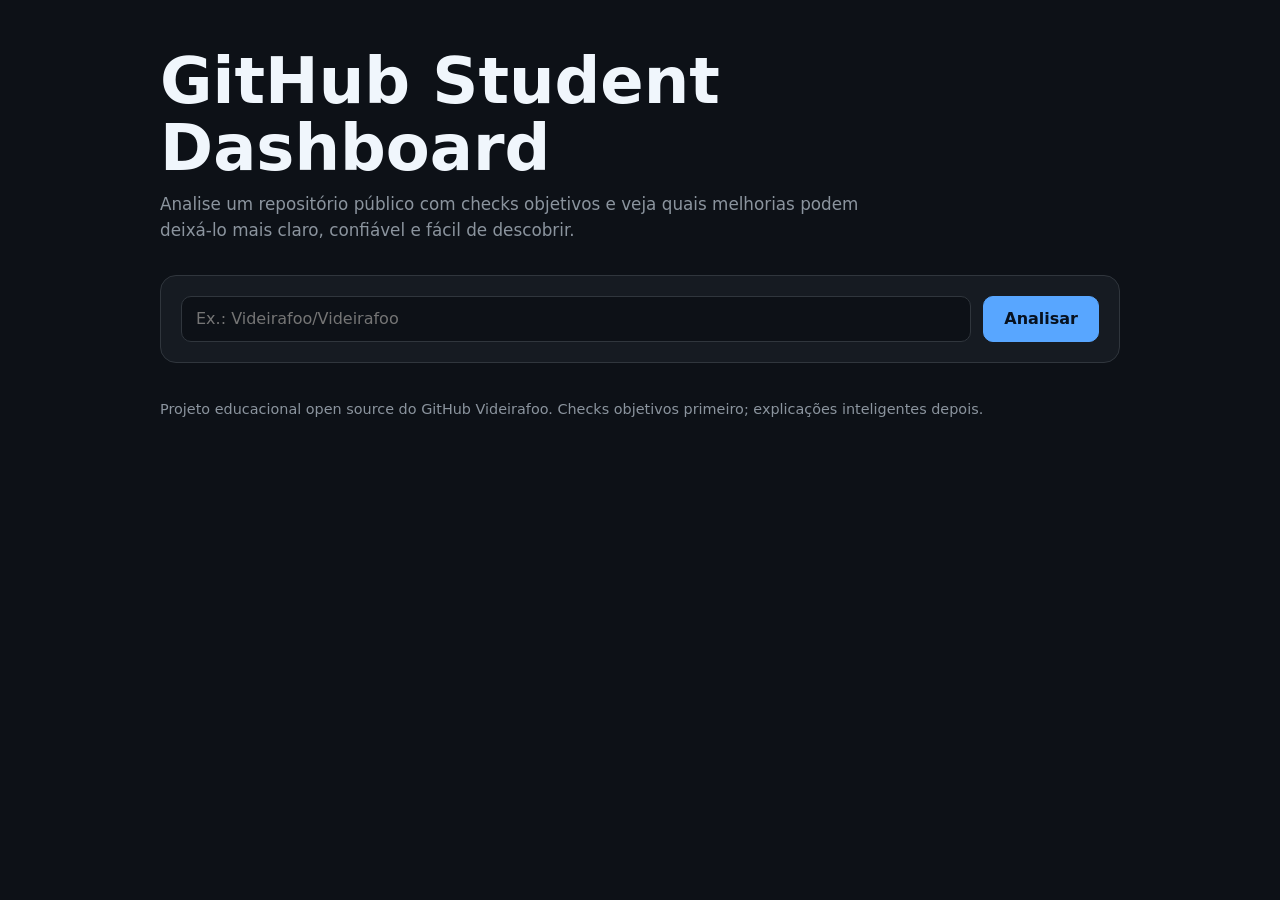
==== projetos/github_student_dashboard/templates/index.html @ f8688b32 "feat: cria interface web inicial do student dashboard" ====
<!DOCTYPE html>
<html lang="pt-BR">
<head>
  <meta charset="UTF-8">
  <meta name="viewport" content="width=device-width, initial-scale=1.0">
  <title>GitHub Student Dashboard</title>
  <style>
    :root {
      color-scheme: light dark;
      --bg: #0d1117;
      --panel: #161b22;
      --border: #30363d;
      --text: #f0f6fc;
      --muted: #8b949e;
      --accent: #58a6ff;
      --success: #3fb950;
      --warning: #d29922;
      --danger: #f85149;
    }

    * { box-sizing: border-box; }

    body {
      margin: 0;
      font-family: Inter, system-ui, -apple-system, BlinkMacSystemFont, "Segoe UI", sans-serif;
      background: var(--bg);
      color: var(--text);
      line-height: 1.5;
    }

    main {
      width: min(960px, calc(100% - 32px));
      margin: 0 auto;
      padding: 48px 0 80px;
    }

    .hero {
      margin-bottom: 32px;
    }

    h1 {
      margin: 0 0 10px;
      font-size: clamp(2rem, 6vw, 4rem);
      line-height: 1.05;
    }

    .subtitle {
      margin: 0;
      max-width: 720px;
      color: var(--muted);
      font-size: 1.05rem;
    }

    .panel {
      background: var(--panel);
      border: 1px solid var(--border);
      border-radius: 16px;
      padding: 20px;
      margin-top: 20px;
    }

    form {
      display: grid;
      grid-template-columns: 1fr auto;
      gap: 12px;
    }

    input, button {
      min-height: 46px;
      border-radius: 10px;
      border: 1px solid var(--border);
      font: inherit;
    }

    input {
      width: 100%;
      padding: 0 14px;
      background: var(--bg);
      color: var(--text);
    }

    button {
      padding: 0 20px;
      cursor: pointer;
      border-color: var(--accent);
      background: var(--accent);
      color: #07111f;
      font-weight: 700;
    }

    button:disabled {
      opacity: .65;
      cursor: wait;
    }

    .score {
      display: flex;
      align-items: baseline;
      gap: 8px;
      margin: 0 0 18px;
    }

    .score strong {
      font-size: 3rem;
    }

    .grid {
      display: grid;
      grid-template-columns: repeat(auto-fit, minmax(190px, 1fr));
      gap: 12px;
    }

    .check {
      border: 1px solid var(--border);
      border-radius: 12px;
      padding: 14px;
    }

    .ok { border-color: color-mix(in srgb, var(--success) 60%, var(--border)); }
    .missing { border-color: color-mix(in srgb, var(--danger) 60%, var(--border)); }

    .label {
      color: var(--muted);
      font-size: .9rem;
    }

    .value {
      font-weight: 700;
      margin-top: 4px;
    }

    ul {
      padding-left: 20px;
    }

    .error {
      color: var(--danger);
      font-weight: 600;
    }

    .hidden { display: none; }

    footer {
      margin-top: 36px;
      color: var(--muted);
      font-size: .9rem;
    }

    @media (max-width: 640px) {
      form { grid-template-columns: 1fr; }
      button { width: 100%; }
    }
  </style>
</head>
<body>
  <main>
    <section class="hero">
      <h1>GitHub Student Dashboard</h1>
      <p class="subtitle">
        Analise um repositório público com checks objetivos e veja quais melhorias podem deixá-lo mais claro, confiável e fácil de descobrir.
      </p>
    </section>

    <section class="panel">
      <form id="form">
        <input
          id="repo"
          name="repo"
          type="text"
          autocomplete="off"
          placeholder="Ex.: Videirafoo/Videirafoo"
          aria-label="Repositório no formato usuário/repositório"
          required
        >
        <button id="submit" type="submit">Analisar</button>
      </form>
      <p id="error" class="error hidden" role="alert"></p>
    </section>

    <section id="resultado" class="panel hidden" aria-live="polite">
      <div class="score">
        <strong id="score">0</strong>
        <span>/100</span>
      </div>

      <p id="repoNome"></p>

      <h2>Checks</h2>
      <div id="checks" class="grid"></div>

      <h2>Próximas melhorias</h2>
      <ul id="recomendacoes"></ul>
    </section>

    <footer>
      Projeto educacional open source do GitHub Videirafoo. Checks objetivos primeiro; explicações inteligentes depois.
    </footer>
  </main>

  <script>
    const form = document.querySelector('#form');
    const repoInput = document.querySelector('#repo');
    const submit = document.querySelector('#submit');
    const error = document.querySelector('#error');
    const resultado = document.querySelector('#resultado');
    const score = document.querySelector('#score');
    const repoNome = document.querySelector('#repoNome');
    const checks = document.querySelector('#checks');
    const recomendacoes = document.querySelector('#recomendacoes');

    const nomes = {
      readme: 'README',
      descricao: 'Descrição',
      licenca: 'Licença',
      gitignore: '.gitignore',
      topics: 'Topics',
      ci: 'CI',
      testes: 'Testes',
      dependencias: 'Dependências'
    };

    form.addEventListener('submit', async (event) => {
      event.preventDefault();

      const repo = repoInput.value.trim();
      if (!repo) return;

      submit.disabled = true;
      submit.textContent = 'Analisando...';
      error.classList.add('hidden');
      resultado.classList.add('hidden');

      try {
        const response = await fetch(`/api/analisar?repo=${encodeURIComponent(repo)}`);
        const data = await response.json();

        if (!response.ok) {
          throw new Error(data.erro || 'Não foi possível analisar o repositório.');
        }

        score.textContent = data.score;
        repoNome.textContent = data.repositorio;
        checks.innerHTML = '';
        recomendacoes.innerHTML = '';

        Object.entries(data.checks).forEach(([nome, passou]) => {
          const item = document.createElement('div');
          item.className = `check ${passou ? 'ok' : 'missing'}`;
          item.innerHTML = `
            <div class="label">${nomes[nome] || nome}</div>
            <div class="value">${passou ? 'OK' : 'Falta'}</div>
          `;
          checks.appendChild(item);
        });

        if (data.recomendacoes.length === 0) {
          const item = document.createElement('li');
          item.textContent = 'Nenhuma ausência encontrada nos checks atuais.';
          recomendacoes.appendChild(item);
        } else {
          data.recomendacoes.forEach((recomendacao) => {
            const item = document.createElement('li');
            item.textContent = `[${recomendacao.prioridade}] ${recomendacao.acao}`;
            recomendacoes.appendChild(item);
          });
        }

        resultado.classList.remove('hidden');
      } catch (erroAtual) {
        error.textContent = erroAtual.message;
        error.classList.remove('hidden');
      } finally {
        submit.disabled = false;
        submit.textContent = 'Analisar';
      }
    });
  </script>
</body>
</html>
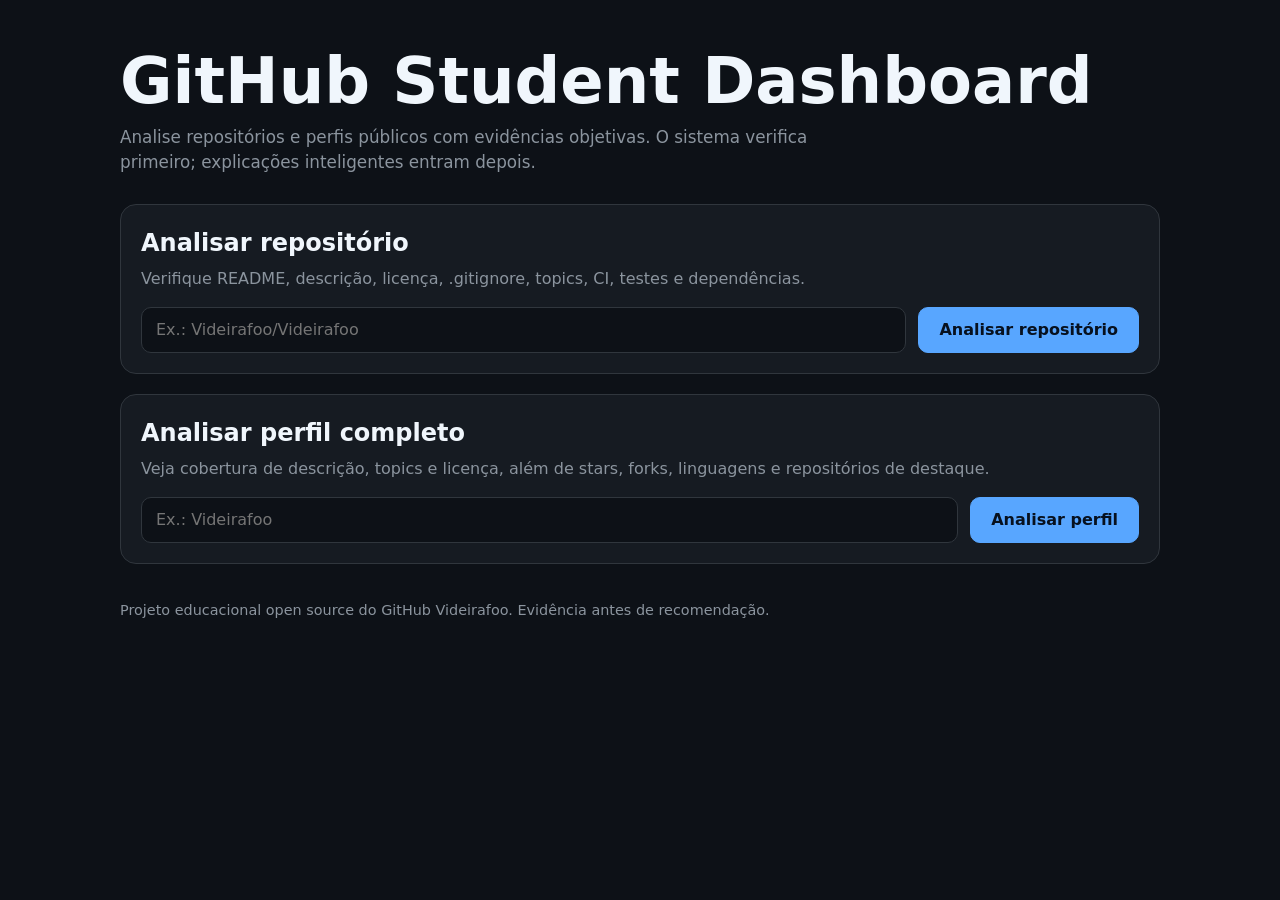
==== commit 0d77b133: "feat: adiciona interface de analise de perfil" ====
--- a/projetos/github_student_dashboard/templates/index.html
+++ b/projetos/github_student_dashboard/templates/index.html
@@ -14,7 +14,6 @@
       --muted: #8b949e;
       --accent: #58a6ff;
       --success: #3fb950;
-      --warning: #d29922;
       --danger: #f85149;
     }
 
@@ -29,14 +28,12 @@
     }
 
     main {
-      width: min(960px, calc(100% - 32px));
+      width: min(1040px, calc(100% - 32px));
       margin: 0 auto;
       padding: 48px 0 80px;
     }
 
-    .hero {
-      margin-bottom: 32px;
-    }
+    .hero { margin-bottom: 28px; }
 
     h1 {
       margin: 0 0 10px;
@@ -46,7 +43,7 @@
 
     .subtitle {
       margin: 0;
-      max-width: 720px;
+      max-width: 760px;
       color: var(--muted);
       font-size: 1.05rem;
     }
@@ -58,6 +55,9 @@
       padding: 20px;
       margin-top: 20px;
     }
+
+    .mode-title { margin: 0 0 6px; }
+    .mode-copy { margin: 0 0 16px; color: var(--muted); }
 
     form {
       display: grid;
@@ -88,10 +88,7 @@
       font-weight: 700;
     }
 
-    button:disabled {
-      opacity: .65;
-      cursor: wait;
-    }
+    button:disabled { opacity: .65; cursor: wait; }
 
     .score {
       display: flex;
@@ -100,9 +97,7 @@
       margin: 0 0 18px;
     }
 
-    .score strong {
-      font-size: 3rem;
-    }
+    .score strong { font-size: 3rem; }
 
     .grid {
       display: grid;
@@ -110,7 +105,7 @@
       gap: 12px;
     }
 
-    .check {
+    .check, .metric, .repo-card {
       border: 1px solid var(--border);
       border-radius: 12px;
       padding: 14px;
@@ -119,25 +114,15 @@
     .ok { border-color: color-mix(in srgb, var(--success) 60%, var(--border)); }
     .missing { border-color: color-mix(in srgb, var(--danger) 60%, var(--border)); }
 
-    .label {
-      color: var(--muted);
-      font-size: .9rem;
-    }
-
-    .value {
-      font-weight: 700;
-      margin-top: 4px;
-    }
-
-    ul {
-      padding-left: 20px;
-    }
-
-    .error {
-      color: var(--danger);
-      font-weight: 600;
-    }
-
+    .label { color: var(--muted); font-size: .9rem; }
+    .value { font-weight: 700; margin-top: 4px; }
+    .metric strong { display: block; font-size: 1.7rem; margin-top: 4px; }
+    .repo-card a { color: var(--accent); font-weight: 700; text-decoration: none; }
+    .repo-card p { color: var(--muted); margin-bottom: 0; }
+
+    ul { padding-left: 20px; }
+
+    .error { color: var(--danger); font-weight: 600; }
     .hidden { display: none; }
 
     footer {
@@ -157,12 +142,14 @@
     <section class="hero">
       <h1>GitHub Student Dashboard</h1>
       <p class="subtitle">
-        Analise um repositório público com checks objetivos e veja quais melhorias podem deixá-lo mais claro, confiável e fácil de descobrir.
+        Analise repositórios e perfis públicos com evidências objetivas. O sistema verifica primeiro; explicações inteligentes entram depois.
       </p>
     </section>
 
     <section class="panel">
-      <form id="form">
+      <h2 class="mode-title">Analisar repositório</h2>
+      <p class="mode-copy">Verifique README, descrição, licença, .gitignore, topics, CI, testes e dependências.</p>
+      <form id="repoForm">
         <input
           id="repo"
           name="repo"
@@ -172,41 +159,88 @@
           aria-label="Repositório no formato usuário/repositório"
           required
         >
-        <button id="submit" type="submit">Analisar</button>
+        <button id="repoSubmit" type="submit">Analisar repositório</button>
       </form>
-      <p id="error" class="error hidden" role="alert"></p>
-    </section>
-
-    <section id="resultado" class="panel hidden" aria-live="polite">
+      <p id="repoError" class="error hidden" role="alert"></p>
+    </section>
+
+    <section id="repoResultado" class="panel hidden" aria-live="polite">
       <div class="score">
         <strong id="score">0</strong>
         <span>/100</span>
       </div>
-
       <p id="repoNome"></p>
-
       <h2>Checks</h2>
       <div id="checks" class="grid"></div>
-
       <h2>Próximas melhorias</h2>
       <ul id="recomendacoes"></ul>
     </section>
 
+    <section class="panel">
+      <h2 class="mode-title">Analisar perfil completo</h2>
+      <p class="mode-copy">Veja cobertura de descrição, topics e licença, além de stars, forks, linguagens e repositórios de destaque.</p>
+      <form id="perfilForm">
+        <input
+          id="usuario"
+          name="usuario"
+          type="text"
+          autocomplete="off"
+          placeholder="Ex.: Videirafoo"
+          aria-label="Usuário do GitHub"
+          required
+        >
+        <button id="perfilSubmit" type="submit">Analisar perfil</button>
+      </form>
+      <p id="perfilError" class="error hidden" role="alert"></p>
+    </section>
+
+    <section id="perfilResultado" class="panel hidden" aria-live="polite">
+      <h2 id="perfilTitulo">Perfil</h2>
+      <p id="perfilResumo" class="mode-copy"></p>
+
+      <div id="perfilMetricas" class="grid"></div>
+
+      <h2>Cobertura dos repositórios</h2>
+      <div id="cobertura" class="grid"></div>
+
+      <h2>Linguagens principais</h2>
+      <ul id="linguagens"></ul>
+
+      <h2>Repositórios de destaque</h2>
+      <div id="reposDestaque" class="grid"></div>
+
+      <h2>Lacunas objetivas</h2>
+      <ul id="lacunas"></ul>
+    </section>
+
     <footer>
-      Projeto educacional open source do GitHub Videirafoo. Checks objetivos primeiro; explicações inteligentes depois.
+      Projeto educacional open source do GitHub Videirafoo. Evidência antes de recomendação.
     </footer>
   </main>
 
   <script>
-    const form = document.querySelector('#form');
+    const repoForm = document.querySelector('#repoForm');
     const repoInput = document.querySelector('#repo');
-    const submit = document.querySelector('#submit');
-    const error = document.querySelector('#error');
-    const resultado = document.querySelector('#resultado');
+    const repoSubmit = document.querySelector('#repoSubmit');
+    const repoError = document.querySelector('#repoError');
+    const repoResultado = document.querySelector('#repoResultado');
     const score = document.querySelector('#score');
     const repoNome = document.querySelector('#repoNome');
     const checks = document.querySelector('#checks');
     const recomendacoes = document.querySelector('#recomendacoes');
+
+    const perfilForm = document.querySelector('#perfilForm');
+    const usuarioInput = document.querySelector('#usuario');
+    const perfilSubmit = document.querySelector('#perfilSubmit');
+    const perfilError = document.querySelector('#perfilError');
+    const perfilResultado = document.querySelector('#perfilResultado');
+    const perfilTitulo = document.querySelector('#perfilTitulo');
+    const perfilResumo = document.querySelector('#perfilResumo');
+    const perfilMetricas = document.querySelector('#perfilMetricas');
+    const cobertura = document.querySelector('#cobertura');
+    const linguagens = document.querySelector('#linguagens');
+    const reposDestaque = document.querySelector('#reposDestaque');
+    const lacunas = document.querySelector('#lacunas');
 
     const nomes = {
       readme: 'README',
@@ -219,24 +253,29 @@
       dependencias: 'Dependências'
     };
 
-    form.addEventListener('submit', async (event) => {
+    const nomesLacunas = {
+      nome_publico: 'Nome público não preenchido no perfil.',
+      bio: 'Bio pública não preenchida.',
+      repositorio_perfil: 'Repositório especial de perfil não encontrado.',
+      descricoes_repositorios: 'Há repositórios sem descrição.',
+      topics_repositorios: 'Há repositórios sem topics.',
+      licencas_repositorios: 'Há repositórios sem licença declarada.'
+    };
+
+    repoForm.addEventListener('submit', async (event) => {
       event.preventDefault();
-
       const repo = repoInput.value.trim();
       if (!repo) return;
 
-      submit.disabled = true;
-      submit.textContent = 'Analisando...';
-      error.classList.add('hidden');
-      resultado.classList.add('hidden');
+      repoSubmit.disabled = true;
+      repoSubmit.textContent = 'Analisando...';
+      repoError.classList.add('hidden');
+      repoResultado.classList.add('hidden');
 
       try {
         const response = await fetch(`/api/analisar?repo=${encodeURIComponent(repo)}`);
         const data = await response.json();
-
-        if (!response.ok) {
-          throw new Error(data.erro || 'Não foi possível analisar o repositório.');
-        }
+        if (!response.ok) throw new Error(data.erro || 'Não foi possível analisar o repositório.');
 
         score.textContent = data.score;
         repoNome.textContent = data.repositorio;
@@ -246,10 +285,7 @@
         Object.entries(data.checks).forEach(([nome, passou]) => {
           const item = document.createElement('div');
           item.className = `check ${passou ? 'ok' : 'missing'}`;
-          item.innerHTML = `
-            <div class="label">${nomes[nome] || nome}</div>
-            <div class="value">${passou ? 'OK' : 'Falta'}</div>
-          `;
+          item.innerHTML = `<div class="label">${nomes[nome] || nome}</div><div class="value">${passou ? 'OK' : 'Falta'}</div>`;
           checks.appendChild(item);
         });
 
@@ -265,13 +301,86 @@
           });
         }
 
-        resultado.classList.remove('hidden');
+        repoResultado.classList.remove('hidden');
       } catch (erroAtual) {
-        error.textContent = erroAtual.message;
-        error.classList.remove('hidden');
+        repoError.textContent = erroAtual.message;
+        repoError.classList.remove('hidden');
       } finally {
-        submit.disabled = false;
-        submit.textContent = 'Analisar';
+        repoSubmit.disabled = false;
+        repoSubmit.textContent = 'Analisar repositório';
+      }
+    });
+
+    perfilForm.addEventListener('submit', async (event) => {
+      event.preventDefault();
+      const usuario = usuarioInput.value.trim();
+      if (!usuario) return;
+
+      perfilSubmit.disabled = true;
+      perfilSubmit.textContent = 'Analisando...';
+      perfilError.classList.add('hidden');
+      perfilResultado.classList.add('hidden');
+
+      try {
+        const response = await fetch(`/api/perfil?usuario=${encodeURIComponent(usuario)}`);
+        const data = await response.json();
+        if (!response.ok) throw new Error(data.erro || 'Não foi possível analisar o perfil.');
+
+        perfilTitulo.textContent = `Perfil: ${data.usuario}`;
+        perfilResumo.textContent = `${data.repositorios_analisados} repositórios próprios analisados. Sem nota arbitrária: apenas evidências públicas.`;
+
+        perfilMetricas.innerHTML = `
+          <div class="metric"><div class="label">Seguidores</div><strong>${data.seguidores}</strong></div>
+          <div class="metric"><div class="label">Stars recebidos</div><strong>${data.engajamento.stars_recebidos}</strong></div>
+          <div class="metric"><div class="label">Forks recebidos</div><strong>${data.engajamento.forks_recebidos}</strong></div>
+          <div class="metric"><div class="label">Repositório de perfil</div><strong>${data.repositorio_perfil_existe ? 'OK' : 'Falta'}</strong></div>
+        `;
+
+        cobertura.innerHTML = '';
+        Object.entries(data.cobertura).forEach(([nome, valor]) => {
+          const item = document.createElement('div');
+          item.className = 'metric';
+          item.innerHTML = `<div class="label">${nome}</div><strong>${valor.percentual}%</strong><div>${valor.quantidade}/${data.repositorios_analisados} repositórios</div>`;
+          cobertura.appendChild(item);
+        });
+
+        linguagens.innerHTML = '';
+        if (data.linguagens_principais.length === 0) {
+          linguagens.innerHTML = '<li>Nenhuma linguagem principal informada pela API.</li>';
+        } else {
+          data.linguagens_principais.forEach((item) => {
+            const li = document.createElement('li');
+            li.textContent = `${item.linguagem}: ${item.repositorios} repositório(s)`;
+            linguagens.appendChild(li);
+          });
+        }
+
+        reposDestaque.innerHTML = '';
+        data.repositorios_destaque.forEach((repo) => {
+          const item = document.createElement('div');
+          item.className = 'repo-card';
+          item.innerHTML = `<a href="${repo.url}" target="_blank" rel="noreferrer">${repo.nome}</a><div>★ ${repo.stars} · Forks ${repo.forks}</div><p>${repo.descricao || 'Sem descrição.'}</p>`;
+          reposDestaque.appendChild(item);
+        });
+
+        lacunas.innerHTML = '';
+        if (data.lacunas_objetivas.length === 0) {
+          lacunas.innerHTML = '<li>Nenhuma lacuna objetiva encontrada nos indicadores atuais.</li>';
+        } else {
+          data.lacunas_objetivas.forEach((nome) => {
+            const li = document.createElement('li');
+            li.textContent = nomesLacunas[nome] || nome;
+            lacunas.appendChild(li);
+          });
+        }
+
+        perfilResultado.classList.remove('hidden');
+      } catch (erroAtual) {
+        perfilError.textContent = erroAtual.message;
+        perfilError.classList.remove('hidden');
+      } finally {
+        perfilSubmit.disabled = false;
+        perfilSubmit.textContent = 'Analisar perfil';
       }
     });
   </script>
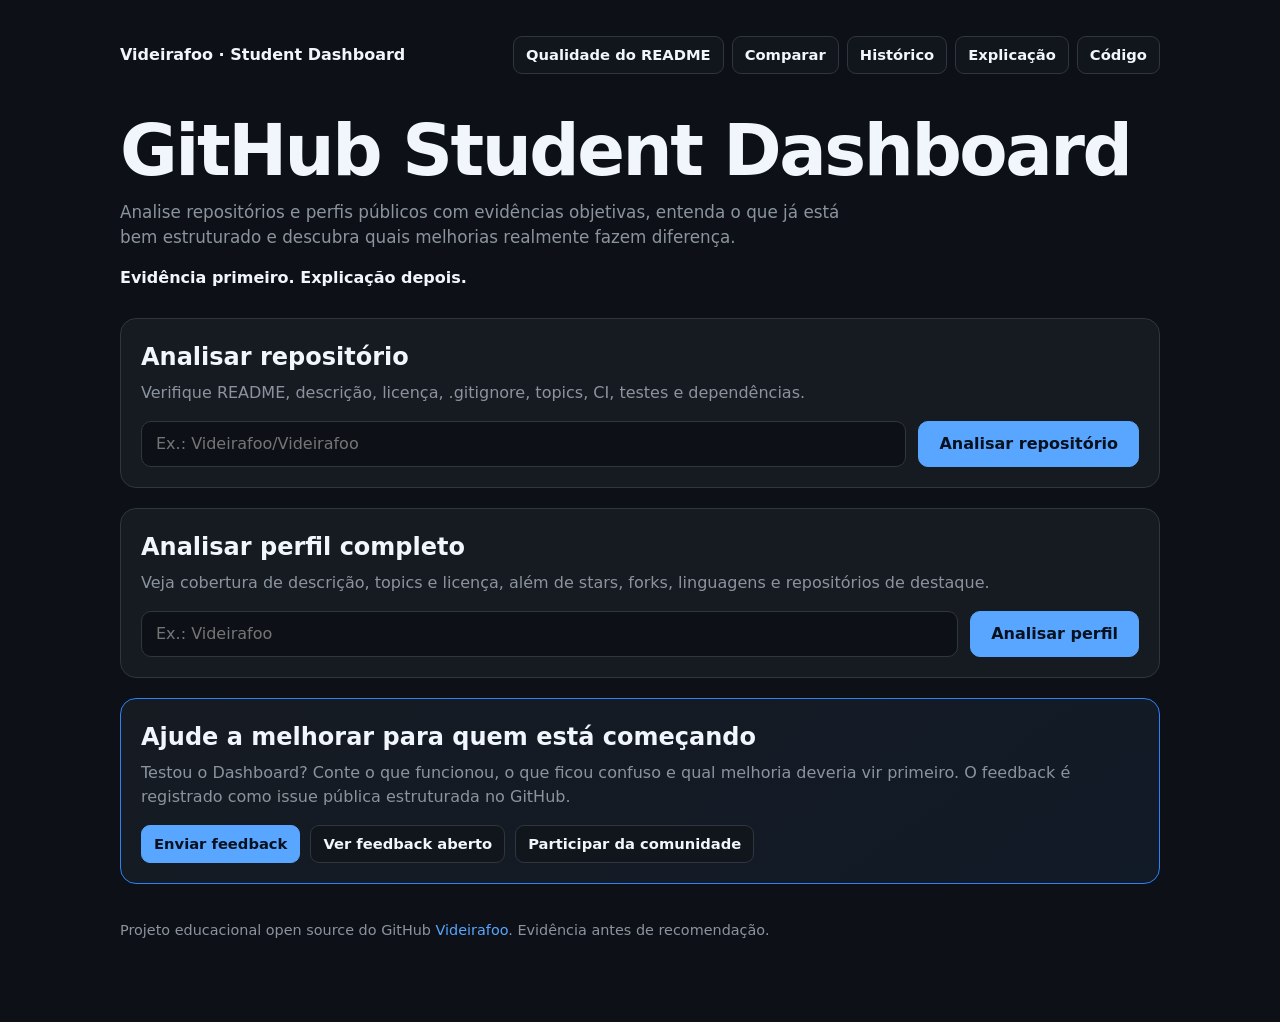
==== commit e205107b: "feat: destaca navegação e feedback no dashboard público" ====
--- a/projetos/github_student_dashboard/templates/index.html
+++ b/projetos/github_student_dashboard/templates/index.html
@@ -3,18 +3,21 @@
 <head>
   <meta charset="UTF-8">
   <meta name="viewport" content="width=device-width, initial-scale=1.0">
+  <meta name="description" content="GitHub Student Dashboard: analise repositórios e perfis públicos com checks objetivos, evidências e orientação educacional.">
   <title>GitHub Student Dashboard</title>
   <style>
     :root {
-      color-scheme: light dark;
+      color-scheme: dark;
       --bg: #0d1117;
       --panel: #161b22;
+      --panel-soft: #11161d;
       --border: #30363d;
       --text: #f0f6fc;
       --muted: #8b949e;
       --accent: #58a6ff;
       --success: #3fb950;
       --danger: #f85149;
+      --warning: #d29922;
     }
 
     * { box-sizing: border-box; }
@@ -27,18 +30,61 @@
       line-height: 1.5;
     }
 
+    a { color: var(--accent); }
+
     main {
       width: min(1040px, calc(100% - 32px));
       margin: 0 auto;
-      padding: 48px 0 80px;
-    }
+      padding: 36px 0 80px;
+    }
+
+    .topbar {
+      display: flex;
+      align-items: center;
+      justify-content: space-between;
+      gap: 16px;
+      margin-bottom: 42px;
+    }
+
+    .brand {
+      font-weight: 800;
+      color: var(--text);
+      text-decoration: none;
+    }
+
+    .quick-nav {
+      display: flex;
+      flex-wrap: wrap;
+      gap: 8px;
+      justify-content: flex-end;
+    }
+
+    .quick-nav a,
+    .button-link {
+      display: inline-flex;
+      align-items: center;
+      justify-content: center;
+      min-height: 38px;
+      padding: 0 12px;
+      border: 1px solid var(--border);
+      border-radius: 9px;
+      color: var(--text);
+      text-decoration: none;
+      background: var(--panel-soft);
+      font-size: .92rem;
+      font-weight: 650;
+    }
+
+    .quick-nav a:hover,
+    .button-link:hover { border-color: var(--accent); }
 
     .hero { margin-bottom: 28px; }
 
     h1 {
-      margin: 0 0 10px;
-      font-size: clamp(2rem, 6vw, 4rem);
-      line-height: 1.05;
+      margin: 0 0 12px;
+      font-size: clamp(2.2rem, 6vw, 4.4rem);
+      line-height: 1.02;
+      letter-spacing: -.035em;
     }
 
     .subtitle {
@@ -46,6 +92,12 @@
       max-width: 760px;
       color: var(--muted);
       font-size: 1.05rem;
+    }
+
+    .principle {
+      margin-top: 16px;
+      color: var(--text);
+      font-weight: 650;
     }
 
     .panel {
@@ -56,6 +108,11 @@
       margin-top: 20px;
     }
 
+    .panel-highlight {
+      background: linear-gradient(145deg, #161b22, #111a27);
+      border-color: #2f81f7;
+    }
+
     .mode-title { margin: 0 0 6px; }
     .mode-copy { margin: 0 0 16px; color: var(--muted); }
 
@@ -77,6 +134,11 @@
       padding: 0 14px;
       background: var(--bg);
       color: var(--text);
+    }
+
+    input:focus {
+      outline: 2px solid color-mix(in srgb, var(--accent) 55%, transparent);
+      outline-offset: 2px;
     }
 
     button {
@@ -85,7 +147,7 @@
       border-color: var(--accent);
       background: var(--accent);
       color: #07111f;
-      font-weight: 700;
+      font-weight: 750;
     }
 
     button:disabled { opacity: .65; cursor: wait; }
@@ -105,7 +167,13 @@
       gap: 12px;
     }
 
-    .check, .metric, .repo-card {
+    #detalhesChecks {
+      grid-template-columns: repeat(auto-fit, minmax(min(100%, 280px), 1fr));
+      align-items: start;
+    }
+
+    .check, .metric, .repo-card, .evidence-card, .ci-card {
+      min-width: 0;
       border: 1px solid var(--border);
       border-radius: 12px;
       padding: 14px;
@@ -113,12 +181,47 @@
 
     .ok { border-color: color-mix(in srgb, var(--success) 60%, var(--border)); }
     .missing { border-color: color-mix(in srgb, var(--danger) 60%, var(--border)); }
+    .warning { border-color: color-mix(in srgb, var(--warning) 65%, var(--border)); }
 
     .label { color: var(--muted); font-size: .9rem; }
     .value { font-weight: 700; margin-top: 4px; }
     .metric strong { display: block; font-size: 1.7rem; margin-top: 4px; }
     .repo-card a { color: var(--accent); font-weight: 700; text-decoration: none; }
-    .repo-card p { color: var(--muted); margin-bottom: 0; }
+    .repo-card p { color: var(--muted); margin-bottom: 0; overflow-wrap: anywhere; }
+    .evidence-card h3 { margin: 0 0 10px; font-size: 1rem; }
+    .evidence-card p { margin: 7px 0; }
+    .evidence-card strong { color: var(--text); }
+    .evidence-copy {
+      color: var(--muted);
+      overflow-wrap: anywhere;
+      word-break: break-word;
+    }
+
+    .ci-card {
+      display: grid;
+      gap: 6px;
+      margin-bottom: 20px;
+    }
+
+    .ci-status {
+      font-size: 1.35rem;
+      font-weight: 800;
+    }
+
+    .ci-card a { color: var(--accent); }
+
+    .cta-actions {
+      display: flex;
+      flex-wrap: wrap;
+      gap: 10px;
+      margin-top: 16px;
+    }
+
+    .button-link.primary {
+      border-color: var(--accent);
+      background: var(--accent);
+      color: #07111f;
+    }
 
     ul { padding-left: 20px; }
 
@@ -131,34 +234,48 @@
       font-size: .9rem;
     }
 
+    footer a { text-decoration: none; }
+
+    @media (max-width: 760px) {
+      .topbar { align-items: flex-start; flex-direction: column; }
+      .quick-nav { justify-content: flex-start; }
+    }
+
     @media (max-width: 640px) {
       form { grid-template-columns: 1fr; }
       button { width: 100%; }
+      main { width: min(100% - 20px, 1040px); padding-top: 24px; }
+      .panel { padding: 14px; }
+      .quick-nav a { font-size: .85rem; }
     }
   </style>
 </head>
 <body>
   <main>
+    <header class="topbar">
+      <a class="brand" href="/">Videirafoo · Student Dashboard</a>
+      <nav class="quick-nav" aria-label="Navegação principal">
+        <a href="/readme">Qualidade do README</a>
+        <a href="/comparar">Comparar</a>
+        <a href="/historico">Histórico</a>
+        <a href="/explicar">Explicação</a>
+        <a href="https://github.com/Videirafoo/Videirafoo" target="_blank" rel="noreferrer">Código</a>
+      </nav>
+    </header>
+
     <section class="hero">
       <h1>GitHub Student Dashboard</h1>
       <p class="subtitle">
-        Analise repositórios e perfis públicos com evidências objetivas. O sistema verifica primeiro; explicações inteligentes entram depois.
+        Analise repositórios e perfis públicos com evidências objetivas, entenda o que já está bem estruturado e descubra quais melhorias realmente fazem diferença.
       </p>
+      <p class="principle">Evidência primeiro. Explicação depois.</p>
     </section>
 
     <section class="panel">
       <h2 class="mode-title">Analisar repositório</h2>
       <p class="mode-copy">Verifique README, descrição, licença, .gitignore, topics, CI, testes e dependências.</p>
       <form id="repoForm">
-        <input
-          id="repo"
-          name="repo"
-          type="text"
-          autocomplete="off"
-          placeholder="Ex.: Videirafoo/Videirafoo"
-          aria-label="Repositório no formato usuário/repositório"
-          required
-        >
+        <input id="repo" name="repo" type="text" autocomplete="off" placeholder="Ex.: Videirafoo/Videirafoo" aria-label="Repositório no formato usuário/repositório" required>
         <button id="repoSubmit" type="submit">Analisar repositório</button>
       </form>
       <p id="repoError" class="error hidden" role="alert"></p>
@@ -170,8 +287,16 @@
         <span>/100</span>
       </div>
       <p id="repoNome"></p>
+
       <h2>Checks</h2>
       <div id="checks" class="grid"></div>
+
+      <h2>Execução real da CI</h2>
+      <div id="ciStatus" class="ci-card"></div>
+
+      <h2>Evidências por check</h2>
+      <div id="detalhesChecks" class="grid"></div>
+
       <h2>Próximas melhorias</h2>
       <ul id="recomendacoes"></ul>
     </section>
@@ -180,15 +305,7 @@
       <h2 class="mode-title">Analisar perfil completo</h2>
       <p class="mode-copy">Veja cobertura de descrição, topics e licença, além de stars, forks, linguagens e repositórios de destaque.</p>
       <form id="perfilForm">
-        <input
-          id="usuario"
-          name="usuario"
-          type="text"
-          autocomplete="off"
-          placeholder="Ex.: Videirafoo"
-          aria-label="Usuário do GitHub"
-          required
-        >
+        <input id="usuario" name="usuario" type="text" autocomplete="off" placeholder="Ex.: Videirafoo" aria-label="Usuário do GitHub" required>
         <button id="perfilSubmit" type="submit">Analisar perfil</button>
       </form>
       <p id="perfilError" class="error hidden" role="alert"></p>
@@ -213,8 +330,20 @@
       <ul id="lacunas"></ul>
     </section>
 
+    <section class="panel panel-highlight" id="feedback">
+      <h2 class="mode-title">Ajude a melhorar para quem está começando</h2>
+      <p class="mode-copy">
+        Testou o Dashboard? Conte o que funcionou, o que ficou confuso e qual melhoria deveria vir primeiro. O feedback é registrado como issue pública estruturada no GitHub.
+      </p>
+      <div class="cta-actions">
+        <a class="button-link primary" href="https://github.com/Videirafoo/Videirafoo/issues/new?template=dashboard-feedback.yml" target="_blank" rel="noreferrer">Enviar feedback</a>
+        <a class="button-link" href="https://github.com/Videirafoo/Videirafoo/issues/5" target="_blank" rel="noreferrer">Ver feedback aberto</a>
+        <a class="button-link" href="https://github.com/Videirafoo/Videirafoo/blob/main/COMMUNITY.md" target="_blank" rel="noreferrer">Participar da comunidade</a>
+      </div>
+    </section>
+
     <footer>
-      Projeto educacional open source do GitHub Videirafoo. Evidência antes de recomendação.
+      Projeto educacional open source do GitHub <a href="https://github.com/Videirafoo">Videirafoo</a>. Evidência antes de recomendação.
     </footer>
   </main>
 
@@ -227,6 +356,8 @@
     const score = document.querySelector('#score');
     const repoNome = document.querySelector('#repoNome');
     const checks = document.querySelector('#checks');
+    const ciStatus = document.querySelector('#ciStatus');
+    const detalhesChecks = document.querySelector('#detalhesChecks');
     const recomendacoes = document.querySelector('#recomendacoes');
 
     const perfilForm = document.querySelector('#perfilForm');
@@ -262,6 +393,78 @@
       licencas_repositorios: 'Há repositórios sem licença declarada.'
     };
 
+    const estadosCI = {
+      success: 'PASSANDO',
+      failure: 'FALHANDO',
+      cancelled: 'CANCELADA',
+      timed_out: 'EXPIRADA',
+      action_required: 'AÇÃO NECESSÁRIA',
+      queued: 'NA FILA',
+      in_progress: 'EM EXECUÇÃO',
+      waiting: 'AGUARDANDO',
+      requested: 'SOLICITADA',
+      pending: 'PENDENTE',
+      sem_execucao: 'SEM EXECUÇÃO',
+      sem_workflow: 'SEM WORKFLOW',
+      indisponivel: 'INDISPONÍVEL'
+    };
+
+    function criarLinhaEvidencia(rotulo, valor) {
+      const p = document.createElement('p');
+      const strong = document.createElement('strong');
+      strong.textContent = `${rotulo}: `;
+      const span = document.createElement('span');
+      span.className = 'evidence-copy';
+      span.textContent = valor;
+      p.append(strong, span);
+      return p;
+    }
+
+    function renderizarCI(ci) {
+      ciStatus.innerHTML = '';
+      const estado = ci?.estado || 'indisponivel';
+      const classe = estado === 'success'
+        ? 'ok'
+        : ['failure', 'cancelled', 'timed_out', 'action_required'].includes(estado)
+          ? 'missing'
+          : 'warning';
+      ciStatus.className = `ci-card ${classe}`;
+
+      const titulo = document.createElement('div');
+      titulo.className = 'ci-status';
+      titulo.textContent = estadosCI[estado] || estado.toUpperCase();
+      ciStatus.appendChild(titulo);
+
+      if (ci?.workflow) {
+        const workflow = document.createElement('div');
+        workflow.textContent = `Workflow: ${ci.workflow}`;
+        ciStatus.appendChild(workflow);
+      }
+
+      if (ci?.executado_em) {
+        const data = document.createElement('div');
+        data.className = 'label';
+        data.textContent = `Atualizado em: ${ci.executado_em}`;
+        ciStatus.appendChild(data);
+      }
+
+      if (ci?.erro) {
+        const erro = document.createElement('div');
+        erro.className = 'error';
+        erro.textContent = ci.erro;
+        ciStatus.appendChild(erro);
+      }
+
+      if (ci?.url) {
+        const link = document.createElement('a');
+        link.href = ci.url;
+        link.target = '_blank';
+        link.rel = 'noreferrer';
+        link.textContent = 'Abrir execução no GitHub Actions';
+        ciStatus.appendChild(link);
+      }
+    }
+
     repoForm.addEventListener('submit', async (event) => {
       event.preventDefault();
       const repo = repoInput.value.trim();
@@ -280,16 +483,41 @@
         score.textContent = data.score;
         repoNome.textContent = data.repositorio;
         checks.innerHTML = '';
+        detalhesChecks.innerHTML = '';
         recomendacoes.innerHTML = '';
 
         Object.entries(data.checks).forEach(([nome, passou]) => {
           const item = document.createElement('div');
           item.className = `check ${passou ? 'ok' : 'missing'}`;
-          item.innerHTML = `<div class="label">${nomes[nome] || nome}</div><div class="value">${passou ? 'OK' : 'Falta'}</div>`;
+
+          const label = document.createElement('div');
+          label.className = 'label';
+          label.textContent = nomes[nome] || nome;
+
+          const value = document.createElement('div');
+          value.className = 'value';
+          value.textContent = passou ? 'OK' : 'Falta';
+
+          item.append(label, value);
           checks.appendChild(item);
         });
 
-        if (data.recomendacoes.length === 0) {
+        renderizarCI(data.ci_execucao);
+
+        Object.entries(data.detalhes_checks || {}).forEach(([nome, detalhe]) => {
+          const item = document.createElement('article');
+          item.className = `evidence-card ${detalhe.passou ? 'ok' : 'missing'}`;
+
+          const titulo = document.createElement('h3');
+          titulo.textContent = nomes[nome] || nome;
+          item.appendChild(titulo);
+          item.appendChild(criarLinhaEvidencia('Observado', detalhe.observado));
+          item.appendChild(criarLinhaEvidencia('Impacto', detalhe.impacto));
+          item.appendChild(criarLinhaEvidencia('Ação', detalhe.acao));
+          detalhesChecks.appendChild(item);
+        });
+
+        if ((data.recomendacoes || []).length === 0) {
           const item = document.createElement('li');
           item.textContent = 'Nenhuma ausência encontrada nos checks atuais.';
           recomendacoes.appendChild(item);
@@ -329,24 +557,44 @@
         perfilTitulo.textContent = `Perfil: ${data.usuario}`;
         perfilResumo.textContent = `${data.repositorios_analisados} repositórios próprios analisados. Sem nota arbitrária: apenas evidências públicas.`;
 
-        perfilMetricas.innerHTML = `
-          <div class="metric"><div class="label">Seguidores</div><strong>${data.seguidores}</strong></div>
-          <div class="metric"><div class="label">Stars recebidos</div><strong>${data.engajamento.stars_recebidos}</strong></div>
-          <div class="metric"><div class="label">Forks recebidos</div><strong>${data.engajamento.forks_recebidos}</strong></div>
-          <div class="metric"><div class="label">Repositório de perfil</div><strong>${data.repositorio_perfil_existe ? 'OK' : 'Falta'}</strong></div>
-        `;
+        perfilMetricas.innerHTML = '';
+        [
+          ['Seguidores', data.seguidores],
+          ['Stars recebidos', data.engajamento.stars_recebidos],
+          ['Forks recebidos', data.engajamento.forks_recebidos],
+          ['Repositório de perfil', data.repositorio_perfil_existe ? 'OK' : 'Falta']
+        ].forEach(([rotulo, valor]) => {
+          const item = document.createElement('div');
+          item.className = 'metric';
+          const label = document.createElement('div');
+          label.className = 'label';
+          label.textContent = rotulo;
+          const strong = document.createElement('strong');
+          strong.textContent = valor;
+          item.append(label, strong);
+          perfilMetricas.appendChild(item);
+        });
 
         cobertura.innerHTML = '';
         Object.entries(data.cobertura).forEach(([nome, valor]) => {
           const item = document.createElement('div');
           item.className = 'metric';
-          item.innerHTML = `<div class="label">${nome}</div><strong>${valor.percentual}%</strong><div>${valor.quantidade}/${data.repositorios_analisados} repositórios</div>`;
+          const label = document.createElement('div');
+          label.className = 'label';
+          label.textContent = nome;
+          const strong = document.createElement('strong');
+          strong.textContent = `${valor.percentual}%`;
+          const detalhe = document.createElement('div');
+          detalhe.textContent = `${valor.quantidade}/${data.repositorios_analisados} repositórios`;
+          item.append(label, strong, detalhe);
           cobertura.appendChild(item);
         });
 
         linguagens.innerHTML = '';
-        if (data.linguagens_principais.length === 0) {
-          linguagens.innerHTML = '<li>Nenhuma linguagem principal informada pela API.</li>';
+        if ((data.linguagens_principais || []).length === 0) {
+          const li = document.createElement('li');
+          li.textContent = 'Nenhuma linguagem principal informada pela API.';
+          linguagens.appendChild(li);
         } else {
           data.linguagens_principais.forEach((item) => {
             const li = document.createElement('li');
@@ -356,16 +604,31 @@
         }
 
         reposDestaque.innerHTML = '';
-        data.repositorios_destaque.forEach((repo) => {
+        (data.repositorios_destaque || []).forEach((repo) => {
           const item = document.createElement('div');
           item.className = 'repo-card';
-          item.innerHTML = `<a href="${repo.url}" target="_blank" rel="noreferrer">${repo.nome}</a><div>★ ${repo.stars} · Forks ${repo.forks}</div><p>${repo.descricao || 'Sem descrição.'}</p>`;
+
+          const link = document.createElement('a');
+          link.href = repo.url;
+          link.target = '_blank';
+          link.rel = 'noreferrer';
+          link.textContent = repo.nome;
+
+          const numeros = document.createElement('div');
+          numeros.textContent = `★ ${repo.stars} · Forks ${repo.forks}`;
+
+          const descricao = document.createElement('p');
+          descricao.textContent = repo.descricao || 'Sem descrição.';
+
+          item.append(link, numeros, descricao);
           reposDestaque.appendChild(item);
         });
 
         lacunas.innerHTML = '';
-        if (data.lacunas_objetivas.length === 0) {
-          lacunas.innerHTML = '<li>Nenhuma lacuna objetiva encontrada nos indicadores atuais.</li>';
+        if ((data.lacunas_objetivas || []).length === 0) {
+          const li = document.createElement('li');
+          li.textContent = 'Nenhuma lacuna objetiva encontrada nos indicadores atuais.';
+          lacunas.appendChild(li);
         } else {
           data.lacunas_objetivas.forEach((nome) => {
             const li = document.createElement('li');
